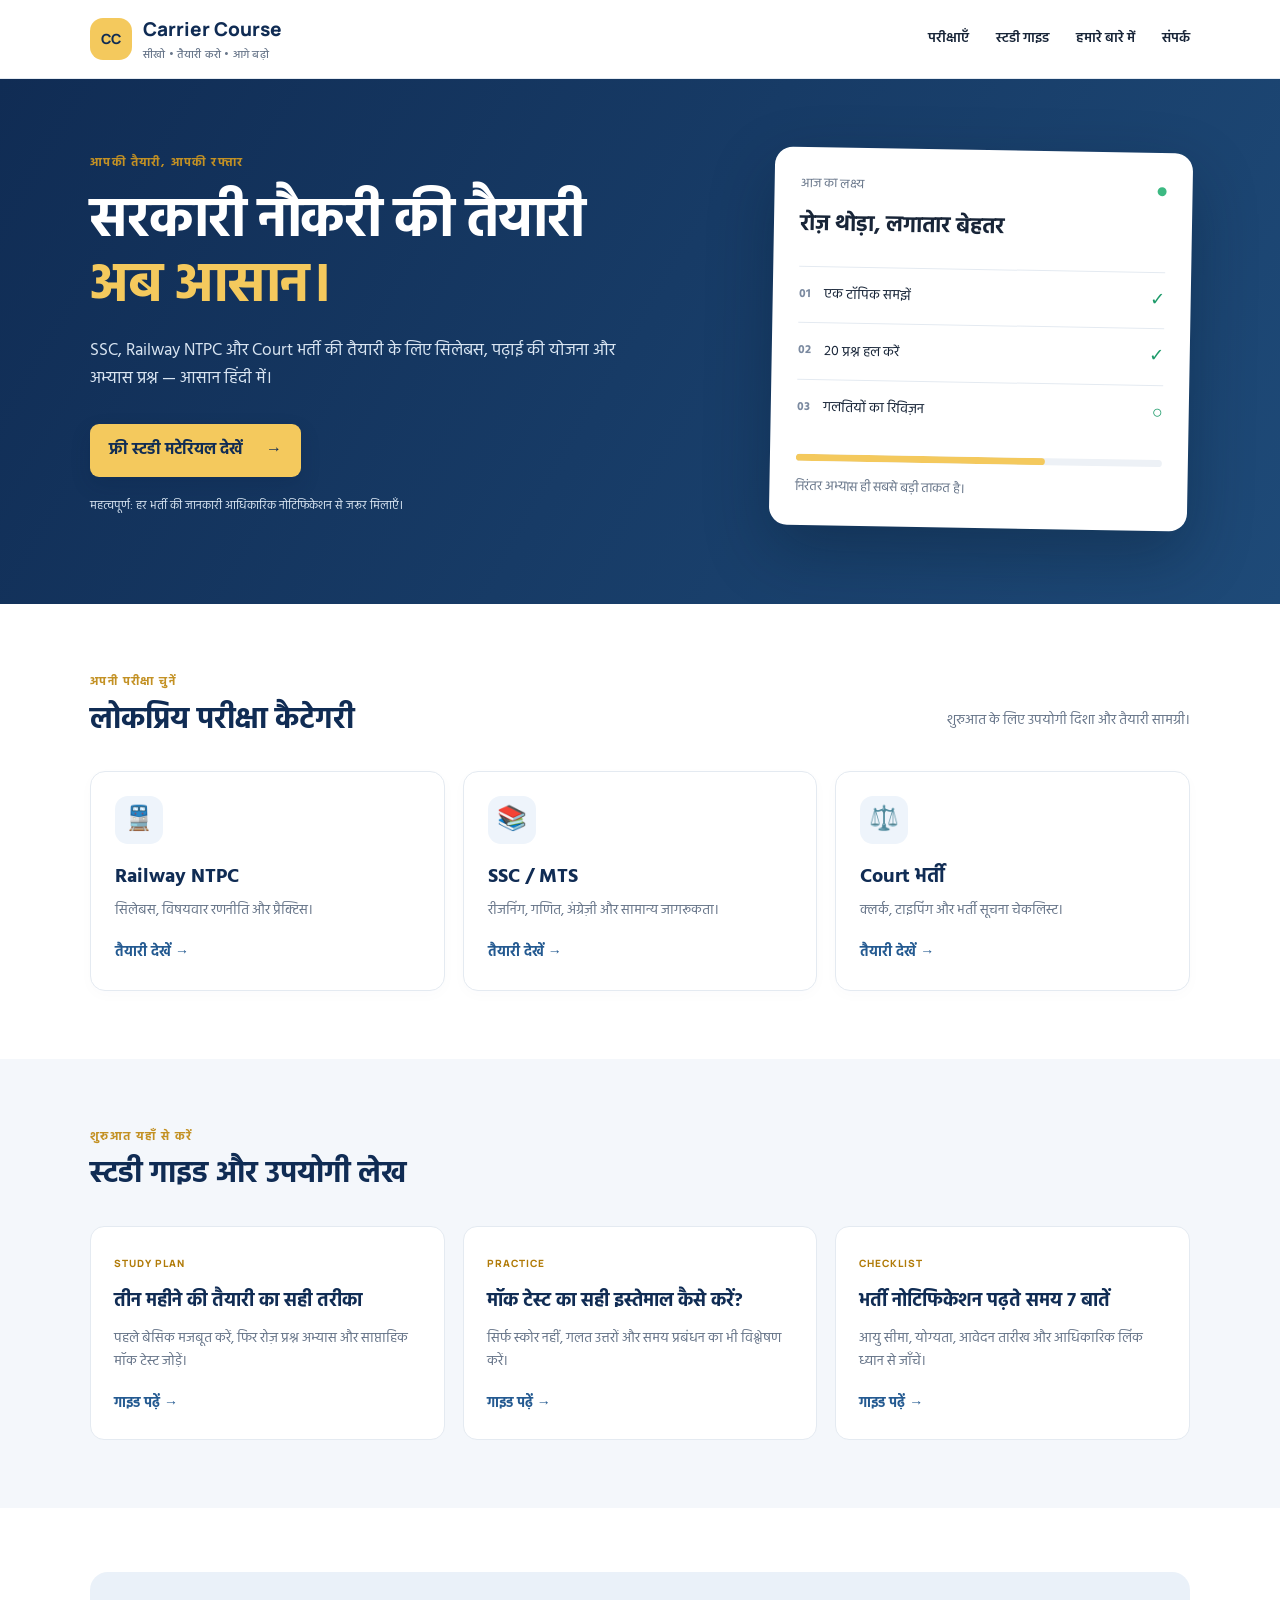
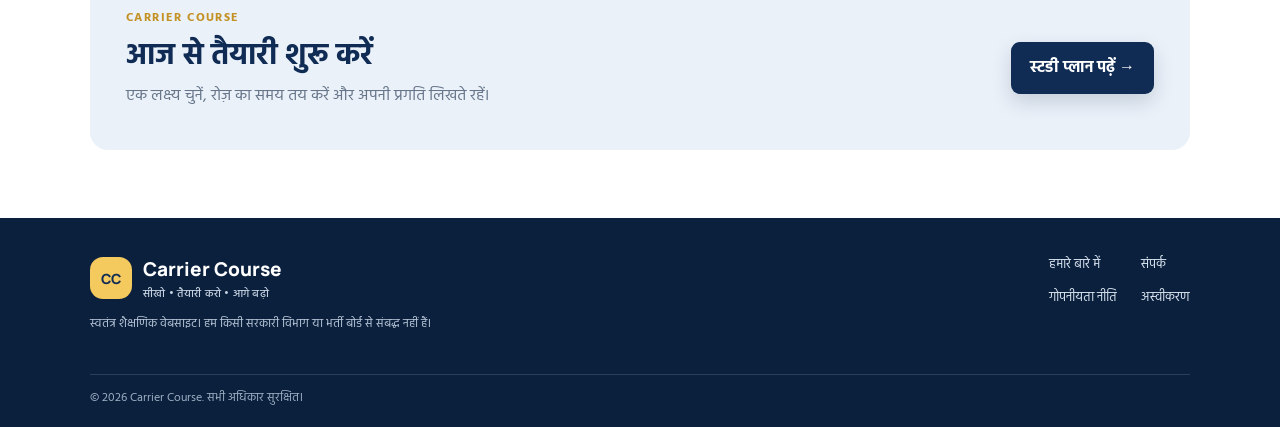
==== index.html @ e100f679 "Add files via upload" ====
<!doctype html>
<html lang="hi">
<head>
<meta charset="utf-8"><meta name="viewport" content="width=device-width, initial-scale=1">
<title>Carrier Course — सरकारी परीक्षा की तैयारी</title>
<meta name="description" content="Carrier Course पर सरकारी परीक्षा की तैयारी, SSC, Railway NTPC, Court भर्ती, सिलेबस, स्टडी प्लान और फ्री प्रैक्टिस प्रश्न हिंदी में पाएं।">
<meta name="robots" content="index,follow">
<link rel="stylesheet" href="style.css">
</head>
<body>
<header class="top"><div class="wrap nav"><a class="brand" href="index.html"><span class="logo">CC</span><span>Carrier Course<small>सीखो • तैयारी करो • आगे बढ़ो</small></span></a><button class="menu" onclick="document.querySelector('nav').classList.toggle('show')" aria-label="मेन्यू">☰</button><nav><a href="#exams">परीक्षाएँ</a><a href="#latest">स्टडी गाइड</a><a href="about.html">हमारे बारे में</a><a href="contact.html">संपर्क</a></nav></div></header>
<main>
<section class="hero"><div class="wrap hero-grid"><div><span class="eyebrow">आपकी तैयारी, आपकी रफ्तार</span><h1>सरकारी नौकरी की तैयारी<br><em>अब आसान।</em></h1><p>SSC, Railway NTPC और Court भर्ती की तैयारी के लिए सिलेबस, पढ़ाई की योजना और अभ्यास प्रश्न — आसान हिंदी में।</p><a class="btn" href="#exams">फ्री स्टडी मटेरियल देखें <span>→</span></a><p class="note">महत्वपूर्ण: हर भर्ती की जानकारी आधिकारिक नोटिफिकेशन से जरूर मिलाएँ।</p></div><div class="hero-card"><div class="card-top"><span>आज का लक्ष्य</span><span class="dot"></span></div><h3>रोज़ थोड़ा, लगातार बेहतर</h3><div class="task"><b>01</b><span>एक टॉपिक समझें</span><span class="check">✓</span></div><div class="task"><b>02</b><span>20 प्रश्न हल करें</span><span class="check">✓</span></div><div class="task"><b>03</b><span>गलतियों का रिविज़न</span><span class="check">○</span></div><div class="progress"><span></span></div><small>निरंतर अभ्यास ही सबसे बड़ी ताकत है।</small></div></div></section>
<section class="wrap section" id="exams"><div class="section-head"><div><span class="eyebrow">अपनी परीक्षा चुनें</span><h2>लोकप्रिय परीक्षा कैटेगरी</h2></div><p>शुरुआत के लिए उपयोगी दिशा और तैयारी सामग्री।</p></div><div class="cards">
<a class="exam" href="railway-ntpc.html"><span class="icon">🚆</span><h3>Railway NTPC</h3><p>सिलेबस, विषयवार रणनीति और प्रैक्टिस।</p><span class="more">तैयारी देखें →</span></a>
<a class="exam" href="ssc-mts.html"><span class="icon">📚</span><h3>SSC / MTS</h3><p>रीजनिंग, गणित, अंग्रेज़ी और सामान्य जागरूकता।</p><span class="more">तैयारी देखें →</span></a>
<a class="exam" href="court-jobs.html"><span class="icon">⚖️</span><h3>Court भर्ती</h3><p>क्लर्क, टाइपिंग और भर्ती सूचना चेकलिस्ट।</p><span class="more">तैयारी देखें →</span></a>
</div></section>
<section class="soft"><div class="wrap section" id="latest"><div class="section-head"><div><span class="eyebrow">शुरुआत यहाँ से करें</span><h2>स्टडी गाइड और उपयोगी लेख</h2></div></div><div class="articles">
<article><span class="tag">STUDY PLAN</span><h3>तीन महीने की तैयारी का सही तरीका</h3><p>पहले बेसिक मजबूत करें, फिर रोज़ प्रश्न अभ्यास और साप्ताहिक मॉक टेस्ट जोड़ें।</p><a href="study-plan.html">गाइड पढ़ें →</a></article>
<article><span class="tag">PRACTICE</span><h3>मॉक टेस्ट का सही इस्तेमाल कैसे करें?</h3><p>सिर्फ स्कोर नहीं, गलत उत्तरों और समय प्रबंधन का भी विश्लेषण करें।</p><a href="mock-test-guide.html">गाइड पढ़ें →</a></article>
<article><span class="tag">CHECKLIST</span><h3>भर्ती नोटिफिकेशन पढ़ते समय 7 बातें</h3><p>आयु सीमा, योग्यता, आवेदन तारीख और आधिकारिक लिंक ध्यान से जाँचें।</p><a href="notification-checklist.html">गाइड पढ़ें →</a></article>
</div></div></section>
<section class="wrap section"><div class="cta"><div><span class="eyebrow">Carrier Course</span><h2>आज से तैयारी शुरू करें</h2><p>एक लक्ष्य चुनें, रोज़ का समय तय करें और अपनी प्रगति लिखते रहें।</p></div><a class="btn light" href="study-plan.html">स्टडी प्लान पढ़ें →</a></div></section>
</main>
<footer><div class="wrap footer-grid"><div><a class="brand inverse" href="index.html"><span class="logo">CC</span><span>Carrier Course<small>सीखो • तैयारी करो • आगे बढ़ो</small></span></a><p class="footnote">स्वतंत्र शैक्षणिक वेबसाइट। हम किसी सरकारी विभाग या भर्ती बोर्ड से संबद्ध नहीं हैं।</p></div><div class="footlinks"><a href="about.html">हमारे बारे में</a><a href="contact.html">संपर्क</a><a href="privacy.html">गोपनीयता नीति</a><a href="disclaimer.html">अस्वीकरण</a></div></div><div class="wrap copyright">© <span id="year"></span> Carrier Course. सभी अधिकार सुरक्षित।</div></footer>
<script>document.getElementById('year').textContent=new Date().getFullYear();</script>
</body></html>
---- style.css ----
@import url('https://fonts.googleapis.com/css2?family=Hind:wght@400;500;600;700&family=Manrope:wght@400;500;600;700;800&display=swap');
:root{--navy:#102c54;--blue:#245a91;--gold:#f4c95d;--ink:#182538;--muted:#68768a;--line:#e4eaf1;--soft:#f4f7fb}*{box-sizing:border-box}html{scroll-behavior:smooth}body{margin:0;color:var(--ink);font-family:'Hind',sans-serif;line-height:1.65}a{color:inherit;text-decoration:none}.wrap{width:min(1100px,calc(100% - 36px));margin:auto}.top{background:#fff;border-bottom:1px solid var(--line);position:sticky;top:0;z-index:5}.nav{display:flex;align-items:center;justify-content:space-between;min-height:78px;gap:18px}.brand{display:flex;gap:11px;align-items:center;font-family:Manrope,'Hind',sans-serif;font-weight:800;font-size:19px;color:var(--navy)}.brand small{display:block;font:500 11px 'Hind',sans-serif;color:var(--muted);letter-spacing:.2px}.logo{display:grid;place-items:center;background:var(--gold);width:42px;height:42px;border-radius:13px;color:var(--navy);font-size:14px;font-weight:800}.nav nav{display:flex;gap:27px;font-size:14px;font-weight:600}.nav nav a:hover,.footlinks a:hover{color:#d29a16}.menu{display:none;border:0;background:var(--soft);padding:9px 12px;border-radius:8px;font-size:20px}.hero{background:linear-gradient(120deg,#102c54,#1e4a78);color:#fff;padding:70px 0 76px;overflow:hidden}.hero-grid{display:grid;grid-template-columns:1.2fr .8fr;align-items:center;gap:55px}.eyebrow{font-size:12px;letter-spacing:1.4px;font-weight:700;text-transform:uppercase;color:#c39124}.hero h1{font-size:clamp(35px,5vw,55px);line-height:1.18;letter-spacing:-1.1px;margin:15px 0}.hero h1 em{font-style:normal;color:var(--gold)}.hero p{color:#d9e5f2;max-width:540px;font-size:17px}.btn{display:inline-flex;gap:24px;align-items:center;background:var(--gold);color:var(--navy);padding:13px 19px;border-radius:9px;font-weight:700;margin-top:14px;box-shadow:0 8px 20px #081c3828}.note{font-size:12px!important;margin-top:20px}.hero-card{background:#fff;color:var(--ink);border-radius:18px;padding:26px;box-shadow:0 25px 65px #06172a55;transform:rotate(1deg)}.card-top{display:flex;justify-content:space-between;color:var(--muted);font-size:13px}.dot{width:9px;height:9px;background:#3cb982;border-radius:50%;margin-top:8px}.hero-card h3{font-size:22px;margin:13px 0 22px}.task{display:flex;align-items:center;gap:13px;padding:13px 0;border-top:1px solid var(--line);font-size:14px}.task b{color:#7b8aa0;font-size:12px}.task span:nth-child(2){flex:1}.check{color:#1c9a69;font-size:18px}.progress{height:7px;border-radius:10px;background:#edf1f6;margin:18px 0 12px;overflow:hidden}.progress span{display:block;width:68%;height:100%;background:var(--gold);border-radius:10px}.hero-card small{color:var(--muted)}.section{padding-top:64px;padding-bottom:68px}.section-head{display:flex;align-items:end;justify-content:space-between;gap:20px;margin-bottom:25px}.section h2,.cta h2{font-size:30px;line-height:1.25;margin:7px 0;color:var(--navy)}.section-head p{color:var(--muted);max-width:330px;font-size:14px}.cards{display:grid;grid-template-columns:repeat(3,1fr);gap:18px}.exam{border:1px solid var(--line);border-radius:15px;padding:24px;background:#fff;transition:.2s;box-shadow:0 4px 15px #102c5405}.exam:hover{transform:translateY(-4px);box-shadow:0 12px 30px #102c5412;border-color:#c9d6e6}.icon{display:grid;place-items:center;width:48px;height:48px;border-radius:13px;background:#eef4fb;font-size:24px}.exam h3{margin:17px 0 5px;font-size:20px;color:var(--navy)}.exam p,.articles p{color:var(--muted);font-size:14px;margin:0 0 17px}.more,.articles a{font-weight:700;color:var(--blue);font-size:14px}.soft{background:var(--soft)}.articles{display:grid;grid-template-columns:repeat(3,1fr);gap:18px}.articles article{background:white;border:1px solid var(--line);border-radius:14px;padding:23px}.tag{font:800 10px Manrope,sans-serif;color:#b17b09;letter-spacing:1px}.articles h3{font-size:19px;line-height:1.4;color:var(--navy);margin:12px 0}.cta{background:#eaf1f9;border-radius:18px;padding:32px 36px;display:flex;align-items:center;justify-content:space-between;gap:24px}.cta p{margin:8px 0;color:var(--muted)}.btn.light{background:var(--navy);color:#fff;white-space:nowrap}footer{background:#0b203d;color:#fff;padding:36px 0 18px}.inverse{color:#fff}.inverse small{color:#c6d2e1}.footer-grid{display:flex;justify-content:space-between;gap:30px}.footnote{max-width:440px;color:#b9c7d9;font-size:12px}.footlinks{display:grid;grid-template-columns:repeat(2,auto);align-content:start;gap:12px 24px;font-size:13px;color:#d7e1ed}.copyright{border-top:1px solid #29405c;margin-top:27px;padding-top:14px;color:#9eafc4;font-size:12px}.page{max-width:820px;margin:0 auto;padding:55px 0 80px}.page h1{font-size:36px;color:var(--navy);line-height:1.25}.page h2{color:var(--navy);margin-top:30px}.page p,.page li{font-size:16px}.page .updated{color:var(--muted);font-size:13px}.page a{color:var(--blue);text-decoration:underline}
@media(max-width:760px){.nav{min-height:68px}.menu{display:block}.nav nav{display:none;position:absolute;top:68px;left:0;right:0;background:#fff;padding:18px 22px;border-bottom:1px solid var(--line);flex-direction:column;gap:15px}.nav nav.show{display:flex}.hero{padding:48px 0}.hero-grid{grid-template-columns:1fr;gap:32px}.hero-card{max-width:500px;transform:none}.section{padding:46px 0}.section-head{display:block}.section-head p{margin-bottom:0}.cards,.articles{grid-template-columns:1fr}.cta{display:block;padding:25px}.cta .btn{margin-top:10px}.footer-grid{display:block}.footlinks{margin-top:25px;grid-template-columns:repeat(2,1fr)}.page{padding:35px 0 55px}.page h1{font-size:30px}}
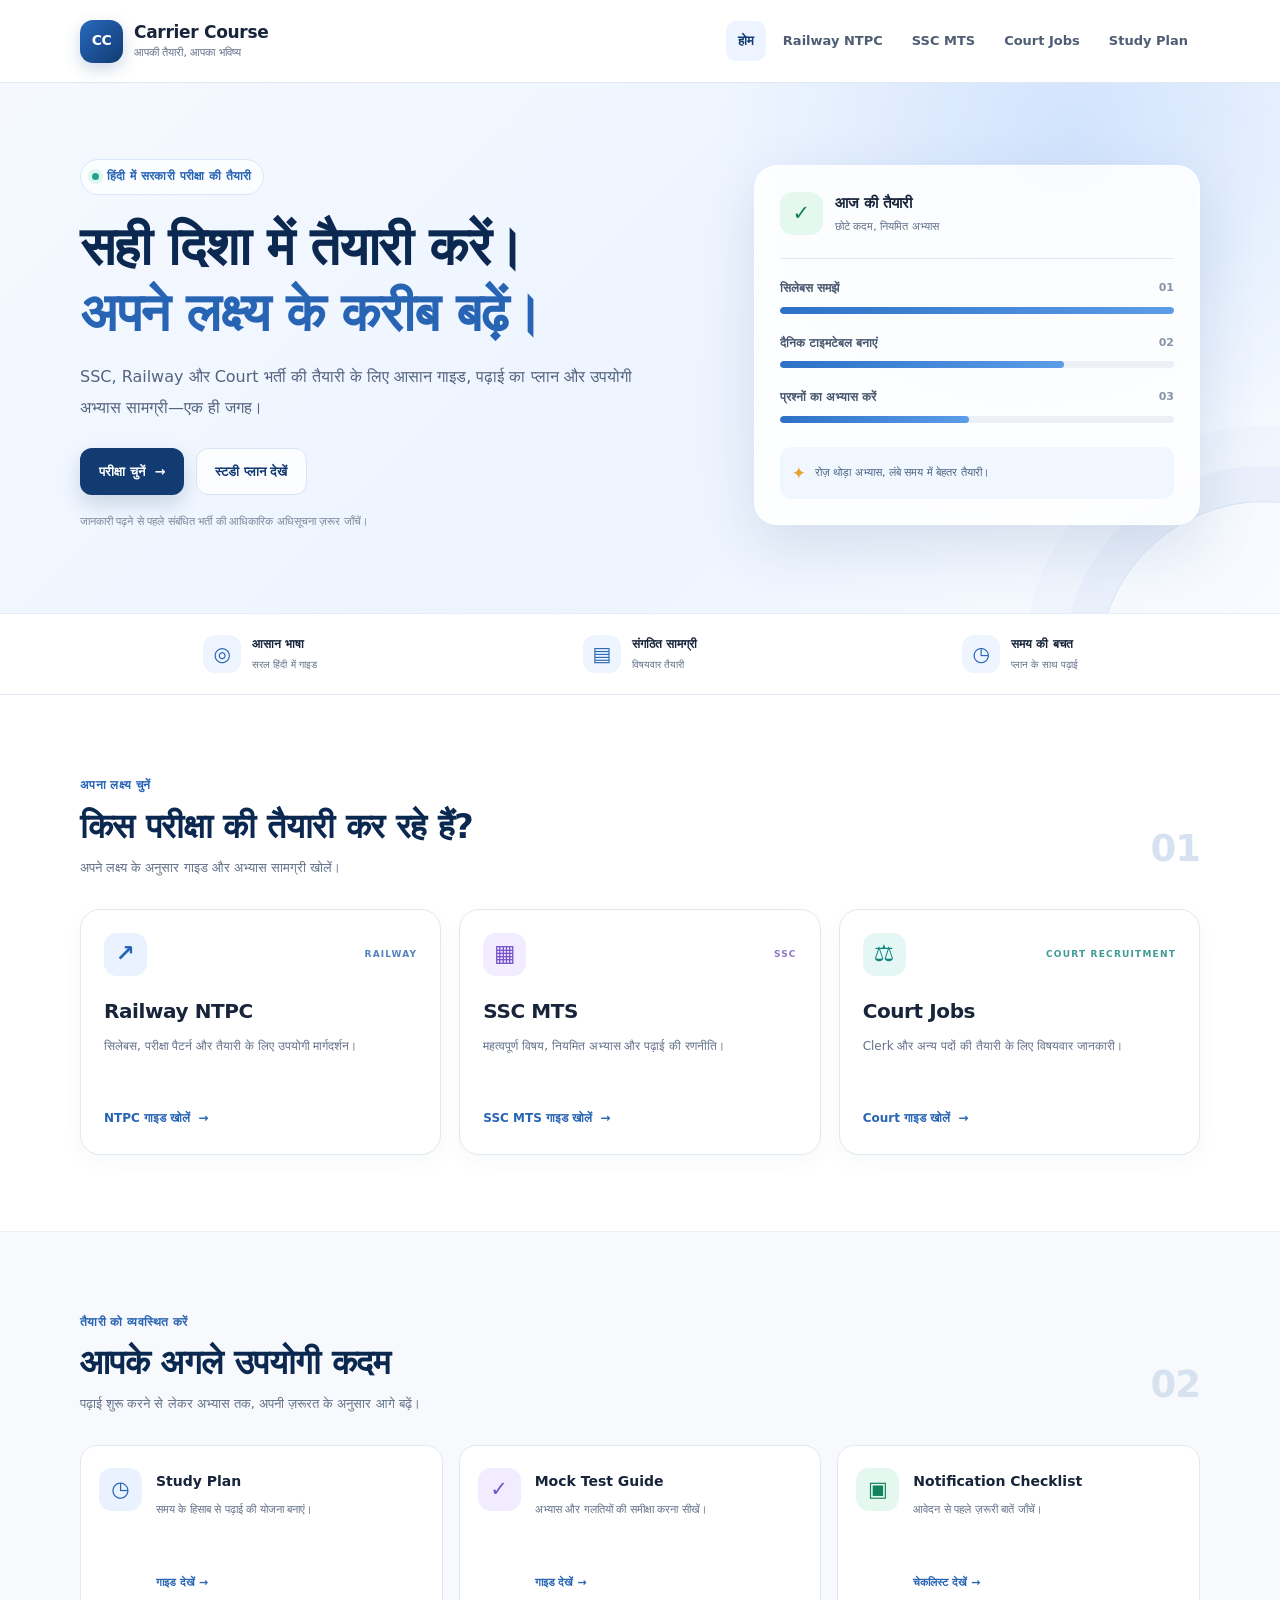
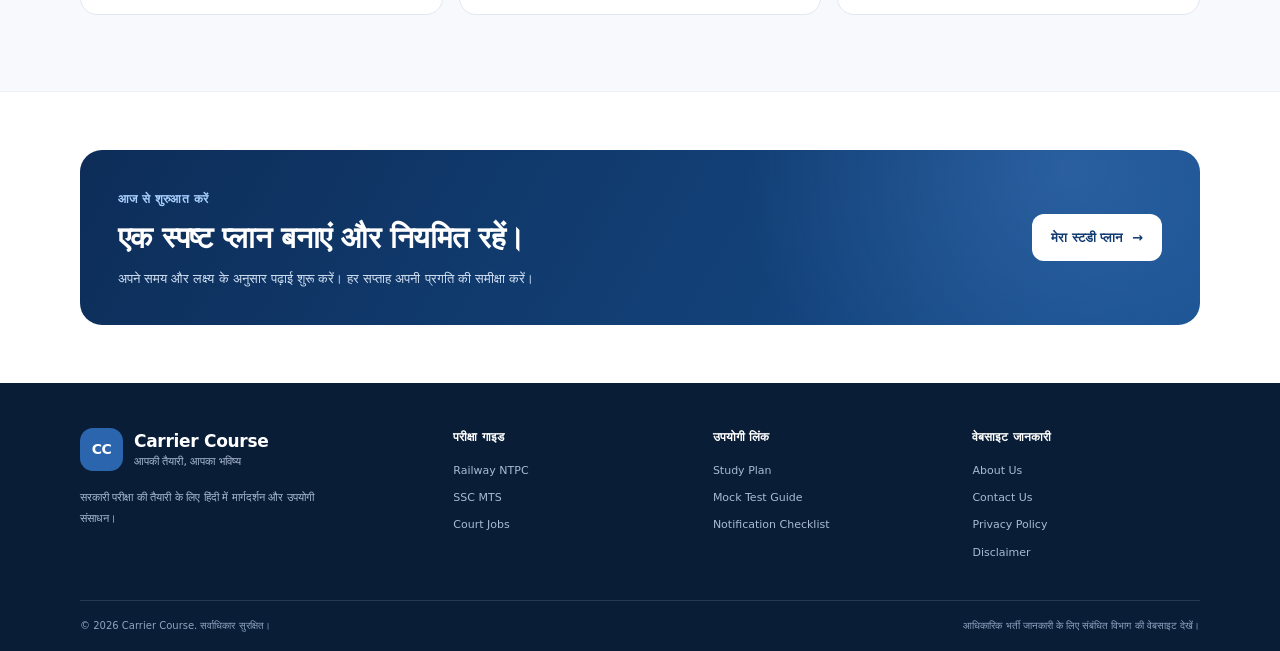
==== commit af6be339: "Add files via upload" ====
--- a/index.html
+++ b/index.html
@@ -1,28 +1,183 @@
 <!doctype html>
 <html lang="hi">
 <head>
-<meta charset="utf-8"><meta name="viewport" content="width=device-width, initial-scale=1">
-<title>Carrier Course — सरकारी परीक्षा की तैयारी</title>
-<meta name="description" content="Carrier Course पर सरकारी परीक्षा की तैयारी, SSC, Railway NTPC, Court भर्ती, सिलेबस, स्टडी प्लान और फ्री प्रैक्टिस प्रश्न हिंदी में पाएं।">
-<meta name="robots" content="index,follow">
-<link rel="stylesheet" href="style.css">
+  <meta charset="utf-8">
+  <meta name="viewport" content="width=device-width, initial-scale=1">
+  <meta name="theme-color" content="#123b72">
+  <meta name="description" content="Carrier Course पर SSC MTS, Railway NTPC और Court भर्ती की तैयारी के लिए हिंदी में स्टडी गाइड, सिलेबस, तैयारी प्लान और उपयोगी संसाधन पाएं।">
+  <title>Carrier Course — सरकारी परीक्षा की तैयारी आसान बनाएं</title>
+  <link rel="stylesheet" href="style.css">
 </head>
 <body>
-<header class="top"><div class="wrap nav"><a class="brand" href="index.html"><span class="logo">CC</span><span>Carrier Course<small>सीखो • तैयारी करो • आगे बढ़ो</small></span></a><button class="menu" onclick="document.querySelector('nav').classList.toggle('show')" aria-label="मेन्यू">☰</button><nav><a href="#exams">परीक्षाएँ</a><a href="#latest">स्टडी गाइड</a><a href="about.html">हमारे बारे में</a><a href="contact.html">संपर्क</a></nav></div></header>
-<main>
-<section class="hero"><div class="wrap hero-grid"><div><span class="eyebrow">आपकी तैयारी, आपकी रफ्तार</span><h1>सरकारी नौकरी की तैयारी<br><em>अब आसान।</em></h1><p>SSC, Railway NTPC और Court भर्ती की तैयारी के लिए सिलेबस, पढ़ाई की योजना और अभ्यास प्रश्न — आसान हिंदी में।</p><a class="btn" href="#exams">फ्री स्टडी मटेरियल देखें <span>→</span></a><p class="note">महत्वपूर्ण: हर भर्ती की जानकारी आधिकारिक नोटिफिकेशन से जरूर मिलाएँ।</p></div><div class="hero-card"><div class="card-top"><span>आज का लक्ष्य</span><span class="dot"></span></div><h3>रोज़ थोड़ा, लगातार बेहतर</h3><div class="task"><b>01</b><span>एक टॉपिक समझें</span><span class="check">✓</span></div><div class="task"><b>02</b><span>20 प्रश्न हल करें</span><span class="check">✓</span></div><div class="task"><b>03</b><span>गलतियों का रिविज़न</span><span class="check">○</span></div><div class="progress"><span></span></div><small>निरंतर अभ्यास ही सबसे बड़ी ताकत है।</small></div></div></section>
-<section class="wrap section" id="exams"><div class="section-head"><div><span class="eyebrow">अपनी परीक्षा चुनें</span><h2>लोकप्रिय परीक्षा कैटेगरी</h2></div><p>शुरुआत के लिए उपयोगी दिशा और तैयारी सामग्री।</p></div><div class="cards">
-<a class="exam" href="railway-ntpc.html"><span class="icon">🚆</span><h3>Railway NTPC</h3><p>सिलेबस, विषयवार रणनीति और प्रैक्टिस।</p><span class="more">तैयारी देखें →</span></a>
-<a class="exam" href="ssc-mts.html"><span class="icon">📚</span><h3>SSC / MTS</h3><p>रीजनिंग, गणित, अंग्रेज़ी और सामान्य जागरूकता।</p><span class="more">तैयारी देखें →</span></a>
-<a class="exam" href="court-jobs.html"><span class="icon">⚖️</span><h3>Court भर्ती</h3><p>क्लर्क, टाइपिंग और भर्ती सूचना चेकलिस्ट।</p><span class="more">तैयारी देखें →</span></a>
-</div></section>
-<section class="soft"><div class="wrap section" id="latest"><div class="section-head"><div><span class="eyebrow">शुरुआत यहाँ से करें</span><h2>स्टडी गाइड और उपयोगी लेख</h2></div></div><div class="articles">
-<article><span class="tag">STUDY PLAN</span><h3>तीन महीने की तैयारी का सही तरीका</h3><p>पहले बेसिक मजबूत करें, फिर रोज़ प्रश्न अभ्यास और साप्ताहिक मॉक टेस्ट जोड़ें।</p><a href="study-plan.html">गाइड पढ़ें →</a></article>
-<article><span class="tag">PRACTICE</span><h3>मॉक टेस्ट का सही इस्तेमाल कैसे करें?</h3><p>सिर्फ स्कोर नहीं, गलत उत्तरों और समय प्रबंधन का भी विश्लेषण करें।</p><a href="mock-test-guide.html">गाइड पढ़ें →</a></article>
-<article><span class="tag">CHECKLIST</span><h3>भर्ती नोटिफिकेशन पढ़ते समय 7 बातें</h3><p>आयु सीमा, योग्यता, आवेदन तारीख और आधिकारिक लिंक ध्यान से जाँचें।</p><a href="notification-checklist.html">गाइड पढ़ें →</a></article>
-</div></div></section>
-<section class="wrap section"><div class="cta"><div><span class="eyebrow">Carrier Course</span><h2>आज से तैयारी शुरू करें</h2><p>एक लक्ष्य चुनें, रोज़ का समय तय करें और अपनी प्रगति लिखते रहें।</p></div><a class="btn light" href="study-plan.html">स्टडी प्लान पढ़ें →</a></div></section>
-</main>
-<footer><div class="wrap footer-grid"><div><a class="brand inverse" href="index.html"><span class="logo">CC</span><span>Carrier Course<small>सीखो • तैयारी करो • आगे बढ़ो</small></span></a><p class="footnote">स्वतंत्र शैक्षणिक वेबसाइट। हम किसी सरकारी विभाग या भर्ती बोर्ड से संबद्ध नहीं हैं।</p></div><div class="footlinks"><a href="about.html">हमारे बारे में</a><a href="contact.html">संपर्क</a><a href="privacy.html">गोपनीयता नीति</a><a href="disclaimer.html">अस्वीकरण</a></div></div><div class="wrap copyright">© <span id="year"></span> Carrier Course. सभी अधिकार सुरक्षित।</div></footer>
-<script>document.getElementById('year').textContent=new Date().getFullYear();</script>
-</body></html>+  <a class="skip-link" href="#main">मुख्य सामग्री पर जाएँ</a>
+
+  <header class="site-header">
+    <div class="container header-inner">
+      <a class="brand" href="index.html" aria-label="Carrier Course होम">
+        <span class="brand-mark" aria-hidden="true">CC</span>
+        <span class="brand-copy">
+          <strong>Carrier Course</strong>
+          <small>आपकी तैयारी, आपका भविष्य</small>
+        </span>
+      </a>
+      <nav class="main-nav" aria-label="मुख्य नेविगेशन">
+        <a class="active" href="index.html">होम</a>
+        <a href="railway-ntpc.html">Railway NTPC</a>
+        <a href="ssc-mts.html">SSC MTS</a>
+        <a href="court-jobs.html">Court Jobs</a>
+        <a href="study-plan.html">Study Plan</a>
+      </nav>
+    </div>
+  </header>
+
+  <main id="main">
+    <section class="hero">
+      <div class="container hero-grid">
+        <div class="hero-copy">
+          <span class="eyebrow"><span class="eyebrow-dot"></span> हिंदी में सरकारी परीक्षा की तैयारी</span>
+          <h1>सही दिशा में तैयारी करें।<br><span>अपने लक्ष्य के करीब बढ़ें।</span></h1>
+          <p class="hero-description">SSC, Railway और Court भर्ती की तैयारी के लिए आसान गाइड, पढ़ाई का प्लान और उपयोगी अभ्यास सामग्री—एक ही जगह।</p>
+          <div class="hero-actions">
+            <a class="button button-primary" href="#exams">परीक्षा चुनें <span aria-hidden="true">→</span></a>
+            <a class="button button-secondary" href="study-plan.html">स्टडी प्लान देखें</a>
+          </div>
+          <p class="hero-note">जानकारी पढ़ने से पहले संबंधित भर्ती की आधिकारिक अधिसूचना ज़रूर जाँचें।</p>
+        </div>
+        <div class="hero-panel" aria-label="तैयारी के मुख्य चरण">
+          <div class="panel-top">
+            <span class="panel-icon" aria-hidden="true">✓</span>
+            <div><strong>आज की तैयारी</strong><small>छोटे कदम, नियमित अभ्यास</small></div>
+          </div>
+          <div class="progress-item">
+            <div class="progress-label"><span>सिलेबस समझें</span><span>01</span></div>
+            <div class="progress-track"><span style="width:100%"></span></div>
+          </div>
+          <div class="progress-item">
+            <div class="progress-label"><span>दैनिक टाइमटेबल बनाएं</span><span>02</span></div>
+            <div class="progress-track"><span style="width:72%"></span></div>
+          </div>
+          <div class="progress-item">
+            <div class="progress-label"><span>प्रश्नों का अभ्यास करें</span><span>03</span></div>
+            <div class="progress-track"><span style="width:48%"></span></div>
+          </div>
+          <div class="panel-tip"><span aria-hidden="true">✦</span> रोज़ थोड़ा अभ्यास, लंबे समय में बेहतर तैयारी।</div>
+        </div>
+      </div>
+    </section>
+
+    <section class="trust-strip" aria-label="वेबसाइट की विशेषताएँ">
+      <div class="container trust-grid">
+        <div><span class="trust-symbol">◎</span><span><strong>आसान भाषा</strong><small>सरल हिंदी में गाइड</small></span></div>
+        <div><span class="trust-symbol">▤</span><span><strong>संगठित सामग्री</strong><small>विषयवार तैयारी</small></span></div>
+        <div><span class="trust-symbol">◷</span><span><strong>समय की बचत</strong><small>प्लान के साथ पढ़ाई</small></span></div>
+      </div>
+    </section>
+
+    <section class="section" id="exams">
+      <div class="container">
+        <div class="section-heading">
+          <div>
+            <span class="section-kicker">अपना लक्ष्य चुनें</span>
+            <h2>किस परीक्षा की तैयारी कर रहे हैं?</h2>
+            <p>अपने लक्ष्य के अनुसार गाइड और अभ्यास सामग्री खोलें।</p>
+          </div>
+          <span class="heading-mark" aria-hidden="true">01</span>
+        </div>
+        <div class="exam-grid">
+          <article class="exam-card exam-blue">
+            <div class="card-topline"><span class="card-icon" aria-hidden="true">↗</span><span class="card-label">RAILWAY</span></div>
+            <h3>Railway NTPC</h3>
+            <p>सिलेबस, परीक्षा पैटर्न और तैयारी के लिए उपयोगी मार्गदर्शन।</p>
+            <a class="text-link" href="railway-ntpc.html">NTPC गाइड खोलें <span aria-hidden="true">→</span></a>
+          </article>
+          <article class="exam-card exam-violet">
+            <div class="card-topline"><span class="card-icon" aria-hidden="true">▦</span><span class="card-label">SSC</span></div>
+            <h3>SSC MTS</h3>
+            <p>महत्वपूर्ण विषय, नियमित अभ्यास और पढ़ाई की रणनीति।</p>
+            <a class="text-link" href="ssc-mts.html">SSC MTS गाइड खोलें <span aria-hidden="true">→</span></a>
+          </article>
+          <article class="exam-card exam-teal">
+            <div class="card-topline"><span class="card-icon" aria-hidden="true">⚖</span><span class="card-label">COURT RECRUITMENT</span></div>
+            <h3>Court Jobs</h3>
+            <p>Clerk और अन्य पदों की तैयारी के लिए विषयवार जानकारी।</p>
+            <a class="text-link" href="court-jobs.html">Court गाइड खोलें <span aria-hidden="true">→</span></a>
+          </article>
+        </div>
+      </div>
+    </section>
+
+    <section class="section section-muted">
+      <div class="container">
+        <div class="section-heading">
+          <div>
+            <span class="section-kicker">तैयारी को व्यवस्थित करें</span>
+            <h2>आपके अगले उपयोगी कदम</h2>
+            <p>पढ़ाई शुरू करने से लेकर अभ्यास तक, अपनी ज़रूरत के अनुसार आगे बढ़ें।</p>
+          </div>
+          <span class="heading-mark" aria-hidden="true">02</span>
+        </div>
+        <div class="resource-grid">
+          <a class="resource-card" href="study-plan.html">
+            <span class="resource-icon icon-blue" aria-hidden="true">◷</span>
+            <span class="resource-body"><strong>Study Plan</strong><small>समय के हिसाब से पढ़ाई की योजना बनाएं।</small><span class="resource-arrow">गाइड देखें →</span></span>
+          </a>
+          <a class="resource-card" href="mock-test-guide.html">
+            <span class="resource-icon icon-purple" aria-hidden="true">✓</span>
+            <span class="resource-body"><strong>Mock Test Guide</strong><small>अभ्यास और गलतियों की समीक्षा करना सीखें।</small><span class="resource-arrow">गाइड देखें →</span></span>
+          </a>
+          <a class="resource-card" href="notification-checklist.html">
+            <span class="resource-icon icon-green" aria-hidden="true">▣</span>
+            <span class="resource-body"><strong>Notification Checklist</strong><small>आवेदन से पहले ज़रूरी बातें जाँचें।</small><span class="resource-arrow">चेकलिस्ट देखें →</span></span>
+          </a>
+        </div>
+      </div>
+    </section>
+
+    <section class="cta-section">
+      <div class="container cta-box">
+        <div>
+          <span class="section-kicker">आज से शुरुआत करें</span>
+          <h2>एक स्पष्ट प्लान बनाएं और नियमित रहें।</h2>
+          <p>अपने समय और लक्ष्य के अनुसार पढ़ाई शुरू करें। हर सप्ताह अपनी प्रगति की समीक्षा करें।</p>
+        </div>
+        <a class="button button-light" href="study-plan.html">मेरा स्टडी प्लान <span aria-hidden="true">→</span></a>
+      </div>
+    </section>
+  </main>
+
+  <footer class="site-footer">
+    <div class="container footer-main">
+      <div class="footer-brand">
+        <a class="brand brand-footer" href="index.html">
+          <span class="brand-mark" aria-hidden="true">CC</span>
+          <span class="brand-copy"><strong>Carrier Course</strong><small>आपकी तैयारी, आपका भविष्य</small></span>
+        </a>
+        <p>सरकारी परीक्षा की तैयारी के लिए हिंदी में मार्गदर्शन और उपयोगी संसाधन।</p>
+      </div>
+      <div class="footer-links">
+        <strong>परीक्षा गाइड</strong>
+        <a href="railway-ntpc.html">Railway NTPC</a>
+        <a href="ssc-mts.html">SSC MTS</a>
+        <a href="court-jobs.html">Court Jobs</a>
+      </div>
+      <div class="footer-links">
+        <strong>उपयोगी लिंक</strong>
+        <a href="study-plan.html">Study Plan</a>
+        <a href="mock-test-guide.html">Mock Test Guide</a>
+        <a href="notification-checklist.html">Notification Checklist</a>
+      </div>
+      <div class="footer-links">
+        <strong>वेबसाइट जानकारी</strong>
+        <a href="about.html">About Us</a>
+        <a href="contact.html">Contact Us</a>
+        <a href="privacy.html">Privacy Policy</a>
+        <a href="disclaimer.html">Disclaimer</a>
+      </div>
+    </div>
+    <div class="container footer-bottom">
+      <span>© <span id="year">2026</span> Carrier Course. सर्वाधिकार सुरक्षित।</span>
+      <span>आधिकारिक भर्ती जानकारी के लिए संबंधित विभाग की वेबसाइट देखें।</span>
+    </div>
+  </footer>
+</body>
+</html>
--- a/style.css
+++ b/style.css
@@ -1,3 +1,172 @@
-@import url('https://fonts.googleapis.com/css2?family=Hind:wght@400;500;600;700&family=Manrope:wght@400;500;600;700;800&display=swap');
-:root{--navy:#102c54;--blue:#245a91;--gold:#f4c95d;--ink:#182538;--muted:#68768a;--line:#e4eaf1;--soft:#f4f7fb}*{box-sizing:border-box}html{scroll-behavior:smooth}body{margin:0;color:var(--ink);font-family:'Hind',sans-serif;line-height:1.65}a{color:inherit;text-decoration:none}.wrap{width:min(1100px,calc(100% - 36px));margin:auto}.top{background:#fff;border-bottom:1px solid var(--line);position:sticky;top:0;z-index:5}.nav{display:flex;align-items:center;justify-content:space-between;min-height:78px;gap:18px}.brand{display:flex;gap:11px;align-items:center;font-family:Manrope,'Hind',sans-serif;font-weight:800;font-size:19px;color:var(--navy)}.brand small{display:block;font:500 11px 'Hind',sans-serif;color:var(--muted);letter-spacing:.2px}.logo{display:grid;place-items:center;background:var(--gold);width:42px;height:42px;border-radius:13px;color:var(--navy);font-size:14px;font-weight:800}.nav nav{display:flex;gap:27px;font-size:14px;font-weight:600}.nav nav a:hover,.footlinks a:hover{color:#d29a16}.menu{display:none;border:0;background:var(--soft);padding:9px 12px;border-radius:8px;font-size:20px}.hero{background:linear-gradient(120deg,#102c54,#1e4a78);color:#fff;padding:70px 0 76px;overflow:hidden}.hero-grid{display:grid;grid-template-columns:1.2fr .8fr;align-items:center;gap:55px}.eyebrow{font-size:12px;letter-spacing:1.4px;font-weight:700;text-transform:uppercase;color:#c39124}.hero h1{font-size:clamp(35px,5vw,55px);line-height:1.18;letter-spacing:-1.1px;margin:15px 0}.hero h1 em{font-style:normal;color:var(--gold)}.hero p{color:#d9e5f2;max-width:540px;font-size:17px}.btn{display:inline-flex;gap:24px;align-items:center;background:var(--gold);color:var(--navy);padding:13px 19px;border-radius:9px;font-weight:700;margin-top:14px;box-shadow:0 8px 20px #081c3828}.note{font-size:12px!important;margin-top:20px}.hero-card{background:#fff;color:var(--ink);border-radius:18px;padding:26px;box-shadow:0 25px 65px #06172a55;transform:rotate(1deg)}.card-top{display:flex;justify-content:space-between;color:var(--muted);font-size:13px}.dot{width:9px;height:9px;background:#3cb982;border-radius:50%;margin-top:8px}.hero-card h3{font-size:22px;margin:13px 0 22px}.task{display:flex;align-items:center;gap:13px;padding:13px 0;border-top:1px solid var(--line);font-size:14px}.task b{color:#7b8aa0;font-size:12px}.task span:nth-child(2){flex:1}.check{color:#1c9a69;font-size:18px}.progress{height:7px;border-radius:10px;background:#edf1f6;margin:18px 0 12px;overflow:hidden}.progress span{display:block;width:68%;height:100%;background:var(--gold);border-radius:10px}.hero-card small{color:var(--muted)}.section{padding-top:64px;padding-bottom:68px}.section-head{display:flex;align-items:end;justify-content:space-between;gap:20px;margin-bottom:25px}.section h2,.cta h2{font-size:30px;line-height:1.25;margin:7px 0;color:var(--navy)}.section-head p{color:var(--muted);max-width:330px;font-size:14px}.cards{display:grid;grid-template-columns:repeat(3,1fr);gap:18px}.exam{border:1px solid var(--line);border-radius:15px;padding:24px;background:#fff;transition:.2s;box-shadow:0 4px 15px #102c5405}.exam:hover{transform:translateY(-4px);box-shadow:0 12px 30px #102c5412;border-color:#c9d6e6}.icon{display:grid;place-items:center;width:48px;height:48px;border-radius:13px;background:#eef4fb;font-size:24px}.exam h3{margin:17px 0 5px;font-size:20px;color:var(--navy)}.exam p,.articles p{color:var(--muted);font-size:14px;margin:0 0 17px}.more,.articles a{font-weight:700;color:var(--blue);font-size:14px}.soft{background:var(--soft)}.articles{display:grid;grid-template-columns:repeat(3,1fr);gap:18px}.articles article{background:white;border:1px solid var(--line);border-radius:14px;padding:23px}.tag{font:800 10px Manrope,sans-serif;color:#b17b09;letter-spacing:1px}.articles h3{font-size:19px;line-height:1.4;color:var(--navy);margin:12px 0}.cta{background:#eaf1f9;border-radius:18px;padding:32px 36px;display:flex;align-items:center;justify-content:space-between;gap:24px}.cta p{margin:8px 0;color:var(--muted)}.btn.light{background:var(--navy);color:#fff;white-space:nowrap}footer{background:#0b203d;color:#fff;padding:36px 0 18px}.inverse{color:#fff}.inverse small{color:#c6d2e1}.footer-grid{display:flex;justify-content:space-between;gap:30px}.footnote{max-width:440px;color:#b9c7d9;font-size:12px}.footlinks{display:grid;grid-template-columns:repeat(2,auto);align-content:start;gap:12px 24px;font-size:13px;color:#d7e1ed}.copyright{border-top:1px solid #29405c;margin-top:27px;padding-top:14px;color:#9eafc4;font-size:12px}.page{max-width:820px;margin:0 auto;padding:55px 0 80px}.page h1{font-size:36px;color:var(--navy);line-height:1.25}.page h2{color:var(--navy);margin-top:30px}.page p,.page li{font-size:16px}.page .updated{color:var(--muted);font-size:13px}.page a{color:var(--blue);text-decoration:underline}
-@media(max-width:760px){.nav{min-height:68px}.menu{display:block}.nav nav{display:none;position:absolute;top:68px;left:0;right:0;background:#fff;padding:18px 22px;border-bottom:1px solid var(--line);flex-direction:column;gap:15px}.nav nav.show{display:flex}.hero{padding:48px 0}.hero-grid{grid-template-columns:1fr;gap:32px}.hero-card{max-width:500px;transform:none}.section{padding:46px 0}.section-head{display:block}.section-head p{margin-bottom:0}.cards,.articles{grid-template-columns:1fr}.cta{display:block;padding:25px}.cta .btn{margin-top:10px}.footer-grid{display:block}.footlinks{margin-top:25px;grid-template-columns:repeat(2,1fr)}.page{padding:35px 0 55px}.page h1{font-size:30px}}
+/* Carrier Course — responsive visual system */
+:root {
+  color-scheme: light;
+  --navy: #123b72;
+  --navy-deep: #0b2850;
+  --blue: #2864b4;
+  --blue-soft: #eaf2ff;
+  --ink: #17243a;
+  --muted: #63718a;
+  --line: #e2e8f1;
+  --paper: #ffffff;
+  --soft: #f5f8fc;
+  --teal: #0c847f;
+  --radius: 20px;
+  --shadow: 0 14px 40px rgba(17, 48, 88, .08);
+}
+* { box-sizing: border-box; }
+html { scroll-behavior: smooth; }
+body {
+  margin: 0;
+  background: var(--paper);
+  color: var(--ink);
+  font-family: system-ui, -apple-system, BlinkMacSystemFont, "Noto Sans Devanagari", "Nirmala UI", "Mangal", sans-serif;
+  line-height: 1.65;
+  -webkit-font-smoothing: antialiased;
+}
+a { color: inherit; text-decoration: none; }
+a:focus-visible { outline: 3px solid #f4b942; outline-offset: 4px; border-radius: 5px; }
+.container { width: min(1120px, calc(100% - 40px)); margin-inline: auto; }
+.skip-link { position: absolute; top: -100px; left: 12px; z-index: 99; padding: 10px 14px; background: #fff; color: var(--navy); }
+.skip-link:focus { top: 12px; }
+.site-header { position: relative; z-index: 2; background: #fff; border-bottom: 1px solid var(--line); }
+.header-inner { min-height: 82px; display: flex; align-items: center; justify-content: space-between; gap: 28px; }
+.brand { display: inline-flex; align-items: center; gap: 11px; min-width: max-content; }
+.brand-mark { display: grid; place-items: center; width: 43px; height: 43px; border-radius: 13px; color: #fff; background: linear-gradient(135deg, #2869bd, #123b72); font-size: 14px; font-weight: 850; letter-spacing: -.5px; box-shadow: 0 6px 16px rgba(27, 84, 153, .22); }
+.brand-copy { display: flex; flex-direction: column; line-height: 1.3; }
+.brand-copy strong { font-size: 17px; letter-spacing: -.3px; }
+.brand-copy small { margin-top: 3px; color: var(--muted); font-size: 11px; }
+.main-nav { display: flex; align-items: center; justify-content: flex-end; flex-wrap: wrap; gap: 5px; }
+.main-nav a { padding: 9px 12px; color: #4e5d73; border-radius: 10px; font-size: 13px; font-weight: 650; transition: background .2s, color .2s; }
+.main-nav a:hover, .main-nav a.active { color: var(--navy); background: #edf4ff; }
+.hero { overflow: hidden; position: relative; background: radial-gradient(circle at 84% 10%, rgba(107, 165, 244, .22), transparent 30%), linear-gradient(135deg, #f5f9ff 0%, #edf4ff 58%, #f8fbff 100%); border-bottom: 1px solid #e5edf8; }
+.hero:before { content: ""; position: absolute; width: 330px; height: 330px; right: -150px; bottom: -220px; border: 1px solid rgba(39, 100, 180, .15); border-radius: 50%; box-shadow: 0 0 0 35px rgba(39, 100, 180, .035), 0 0 0 75px rgba(39, 100, 180, .025); }
+.hero-grid { position: relative; display: grid; grid-template-columns: 1.15fr .85fr; align-items: center; gap: 70px; padding-block: 76px 82px; }
+.eyebrow, .section-kicker { display: inline-flex; align-items: center; gap: 8px; color: var(--blue); font-size: 12px; font-weight: 800; letter-spacing: .3px; }
+.eyebrow { padding: 7px 11px; border: 1px solid #d8e7fb; background: rgba(255,255,255,.7); border-radius: 999px; }
+.eyebrow-dot { width: 7px; height: 7px; border-radius: 50%; background: #24a38c; box-shadow: 0 0 0 4px #def7ef; }
+h1, h2, h3, p { margin-top: 0; }
+h1 { margin: 19px 0 17px; max-width: 650px; color: var(--navy-deep); font-size: clamp(34px, 4.3vw, 53px); font-weight: 850; line-height: 1.24; letter-spacing: -1.3px; }
+h1 span { color: var(--blue); }
+.hero-description { max-width: 570px; margin-bottom: 25px; color: #53647e; font-size: 16px; line-height: 1.9; }
+.hero-actions { display: flex; align-items: center; flex-wrap: wrap; gap: 12px; }
+.button { display: inline-flex; justify-content: center; align-items: center; gap: 10px; min-height: 47px; padding: 11px 18px; border: 1px solid transparent; border-radius: 12px; font-size: 13px; font-weight: 800; transition: transform .2s, box-shadow .2s, background .2s; }
+.button:hover { transform: translateY(-2px); }
+.button-primary { color: #fff; background: var(--navy); box-shadow: 0 9px 20px rgba(18, 59, 114, .18); }
+.button-primary:hover { background: #1d5598; }
+.button-secondary { color: var(--navy); background: rgba(255,255,255,.75); border-color: #d9e4f2; }
+.hero-note { margin: 18px 0 0; color: #7a879a; font-size: 11px; }
+.hero-panel { padding: 25px; border: 1px solid rgba(255,255,255,.95); border-radius: 23px; background: rgba(255,255,255,.86); box-shadow: 0 22px 60px rgba(23, 64, 116, .13); backdrop-filter: blur(10px); }
+.panel-top { display: flex; align-items: center; gap: 12px; padding-bottom: 22px; border-bottom: 1px solid var(--line); }
+.panel-icon { display: grid; place-items: center; width: 43px; height: 43px; border-radius: 13px; background: #e4f8ef; color: #13825e; font-size: 21px; font-weight: 800; }
+.panel-top strong, .panel-top small { display: block; }
+.panel-top strong { font-size: 15px; }
+.panel-top small { margin-top: 2px; color: var(--muted); font-size: 11px; }
+.progress-item { padding-top: 20px; }
+.progress-label { display: flex; justify-content: space-between; gap: 10px; margin-bottom: 8px; color: #46566e; font-size: 12px; font-weight: 700; }
+.progress-label span:last-child { color: #8794a8; font-size: 11px; }
+.progress-track { height: 7px; overflow: hidden; background: #edf1f7; border-radius: 99px; }
+.progress-track span { display: block; height: 100%; border-radius: inherit; background: linear-gradient(90deg, #2d71c6, #5c9de8); }
+.panel-tip { display: flex; align-items: center; gap: 9px; margin-top: 24px; padding: 12px; border-radius: 11px; background: #f1f7ff; color: #4c6485; font-size: 11px; }
+.panel-tip span { color: #e6a32d; font-size: 17px; }
+.trust-strip { background: #fff; border-bottom: 1px solid var(--line); }
+.trust-grid { display: grid; grid-template-columns: repeat(3, 1fr); gap: 20px; padding-block: 21px; }
+.trust-grid > div { display: flex; justify-content: center; align-items: center; gap: 11px; }
+.trust-symbol { display: grid; place-items: center; width: 38px; height: 38px; border-radius: 12px; background: #eef5ff; color: var(--blue); font-size: 20px; font-weight: 800; }
+.trust-grid strong, .trust-grid small { display: block; }
+.trust-grid strong { font-size: 12px; }
+.trust-grid small { margin-top: 2px; color: var(--muted); font-size: 10px; }
+.section { padding-block: 76px; }
+.section-muted { background: #f7f9fc; border-top: 1px solid #edf1f6; border-bottom: 1px solid #edf1f6; }
+.section-heading { display: flex; justify-content: space-between; align-items: flex-end; gap: 20px; margin-bottom: 30px; }
+.section-kicker { margin-bottom: 8px; text-transform: uppercase; }
+.section-heading h2, .cta-box h2 { margin-bottom: 7px; color: var(--navy-deep); font-size: clamp(25px, 3vw, 34px); line-height: 1.35; letter-spacing: -.6px; }
+.section-heading p, .cta-box p { margin-bottom: 0; color: var(--muted); font-size: 13px; }
+.heading-mark { color: #d7e2f0; font-size: 37px; font-weight: 850; letter-spacing: -1px; }
+.exam-grid { display: grid; grid-template-columns: repeat(3, 1fr); gap: 18px; }
+.exam-card { min-height: 246px; padding: 23px; border: 1px solid var(--line); border-radius: var(--radius); background: #fff; box-shadow: 0 7px 22px rgba(18, 48, 82, .035); transition: transform .2s, box-shadow .2s; }
+.exam-card:hover { transform: translateY(-4px); box-shadow: var(--shadow); }
+.card-topline { display: flex; justify-content: space-between; align-items: center; margin-bottom: 19px; }
+.card-icon { display: grid; place-items: center; width: 43px; height: 43px; border-radius: 13px; font-size: 23px; font-weight: 800; }
+.card-label { font-size: 9px; font-weight: 850; letter-spacing: 1.2px; }
+.exam-blue .card-icon { color: #2864b4; background: #eaf2ff; } .exam-blue .card-label { color: #5282c2; }
+.exam-violet .card-icon { color: #7651c9; background: #f1ecff; } .exam-violet .card-label { color: #8d76c7; }
+.exam-teal .card-icon { color: #0c847f; background: #e4f7f4; } .exam-teal .card-label { color: #3e9b95; }
+.exam-card h3 { margin-bottom: 8px; color: var(--ink); font-size: 20px; letter-spacing: -.4px; }
+.exam-card p { min-height: 49px; margin-bottom: 19px; color: var(--muted); font-size: 12px; line-height: 1.8; }
+.text-link { display: inline-flex; align-items: center; gap: 8px; color: var(--blue); font-size: 12px; font-weight: 850; }
+.text-link span { transition: transform .2s; }
+.text-link:hover span { transform: translateX(4px); }
+.resource-grid { display: grid; grid-template-columns: repeat(3, 1fr); gap: 16px; }
+.resource-card { display: flex; gap: 14px; min-height: 170px; padding: 22px 18px; border: 1px solid var(--line); border-radius: 17px; background: #fff; transition: transform .2s, box-shadow .2s; }
+.resource-card:hover { transform: translateY(-3px); box-shadow: var(--shadow); }
+.resource-icon { flex: 0 0 auto; display: grid; place-items: center; width: 43px; height: 43px; border-radius: 13px; font-size: 21px; font-weight: 800; }
+.icon-blue { color: #2864b4; background: #eaf2ff; } .icon-purple { color: #7651c9; background: #f1ecff; } .icon-green { color: #13825e; background: #e4f8ef; }
+.resource-body { display: flex; flex-direction: column; align-items: flex-start; }
+.resource-body strong { margin: 2px 0 7px; font-size: 14px; }
+.resource-body small { color: var(--muted); font-size: 11px; line-height: 1.8; }
+.resource-arrow { margin-top: auto; padding-top: 13px; color: var(--blue); font-size: 11px; font-weight: 800; }
+.cta-section { padding-block: 58px; }
+.cta-box { display: flex; justify-content: space-between; align-items: center; gap: 30px; padding: 35px 38px; border-radius: 22px; color: #fff; background: radial-gradient(circle at 88% 10%, rgba(107, 165, 244, .25), transparent 32%), linear-gradient(120deg, #0d2d58, #164e8d); }
+.cta-box .section-kicker { color: #a9d0ff; }
+.cta-box h2 { max-width: 630px; margin-bottom: 9px; color: #fff; font-size: clamp(22px, 2.6vw, 30px); }
+.cta-box p { max-width: 610px; color: #d3e2f5; line-height: 1.8; }
+.button-light { flex: 0 0 auto; color: var(--navy); background: #fff; }
+.button-light:hover { background: #edf4ff; }
+.site-footer { background: #091d37; color: #fff; }
+.footer-main { display: grid; grid-template-columns: 1.5fr 1fr 1fr 1fr; gap: 32px; padding-block: 45px 38px; }
+.brand-footer .brand-mark { background: #2a65ad; box-shadow: none; }
+.brand-footer .brand-copy strong { color: #fff; }
+.brand-footer .brand-copy small { color: #a9bbd2; }
+.footer-brand p { max-width: 270px; margin: 17px 0 0; color: #a9bbd2; font-size: 11px; line-height: 1.9; }
+.footer-links { display: flex; flex-direction: column; align-items: flex-start; gap: 9px; }
+.footer-links strong { margin-bottom: 5px; color: #fff; font-size: 12px; }
+.footer-links a { color: #a9bbd2; font-size: 11px; }
+.footer-links a:hover { color: #fff; }
+.footer-bottom { display: flex; justify-content: space-between; gap: 18px; padding-block: 17px; border-top: 1px solid rgba(255,255,255,.12); color: #8ea3bf; font-size: 10px; }
+@media (max-width: 900px) {
+  .header-inner { align-items: flex-start; flex-direction: column; gap: 10px; padding-block: 15px; }
+  .main-nav { justify-content: flex-start; width: 100%; gap: 3px; }
+  .main-nav a { padding: 8px 10px; font-size: 12px; }
+  .hero-grid { gap: 32px; padding-block: 56px; }
+  .exam-grid, .resource-grid { gap: 12px; }
+  .exam-card { padding: 18px; }
+  .resource-card { padding: 18px 14px; flex-direction: column; }
+  .footer-main { grid-template-columns: repeat(2, 1fr); }
+}
+@media (max-width: 640px) {
+  .container { width: min(100% - 28px, 520px); }
+  .header-inner { min-height: auto; }
+  .brand-mark { width: 39px; height: 39px; border-radius: 11px; }
+  .brand-copy strong { font-size: 16px; }
+  .main-nav { display: flex; flex-wrap: nowrap; overflow-x: auto; padding: 2px 0 6px; scrollbar-width: thin; }
+  .main-nav a { flex: 0 0 auto; white-space: nowrap; }
+  .hero-grid { grid-template-columns: 1fr; gap: 30px; padding-block: 42px 45px; }
+  h1 { margin-top: 16px; font-size: clamp(31px, 9vw, 42px); letter-spacing: -.8px; }
+  .hero-description { font-size: 14px; line-height: 1.85; }
+  .hero-actions { align-items: stretch; }
+  .hero-actions .button { flex: 1 1 auto; }
+  .hero-panel { padding: 20px; }
+  .trust-grid { grid-template-columns: 1fr; gap: 13px; padding-block: 17px; }
+  .trust-grid > div { justify-content: flex-start; }
+  .section { padding-block: 48px; }
+  .section-heading { align-items: flex-start; margin-bottom: 22px; }
+  .section-heading h2 { font-size: 26px; }
+  .section-heading p { font-size: 12px; line-height: 1.8; }
+  .heading-mark { font-size: 27px; }
+  .exam-grid, .resource-grid { grid-template-columns: 1fr; }
+  .exam-card { min-height: auto; padding: 21px; }
+  .exam-card p { min-height: 0; }
+  .resource-card { min-height: 0; flex-direction: row; padding: 18px; }
+  .resource-arrow { padding-top: 12px; }
+  .cta-section { padding-block: 38px; }
+  .cta-box { align-items: flex-start; flex-direction: column; padding: 27px 22px; gap: 22px; }
+  .cta-box .button { width: 100%; }
+  .footer-main { grid-template-columns: 1fr 1fr; gap: 28px 18px; padding-block: 34px; }
+  .footer-brand { grid-column: 1 / -1; }
+  .footer-bottom { flex-direction: column; gap: 7px; line-height: 1.7; }
+}
+@media (prefers-reduced-motion: reduce) {
+  html { scroll-behavior: auto; }
+  *, *::before, *::after { transition-duration: .01ms !important; animation-duration: .01ms !important; }
+}
